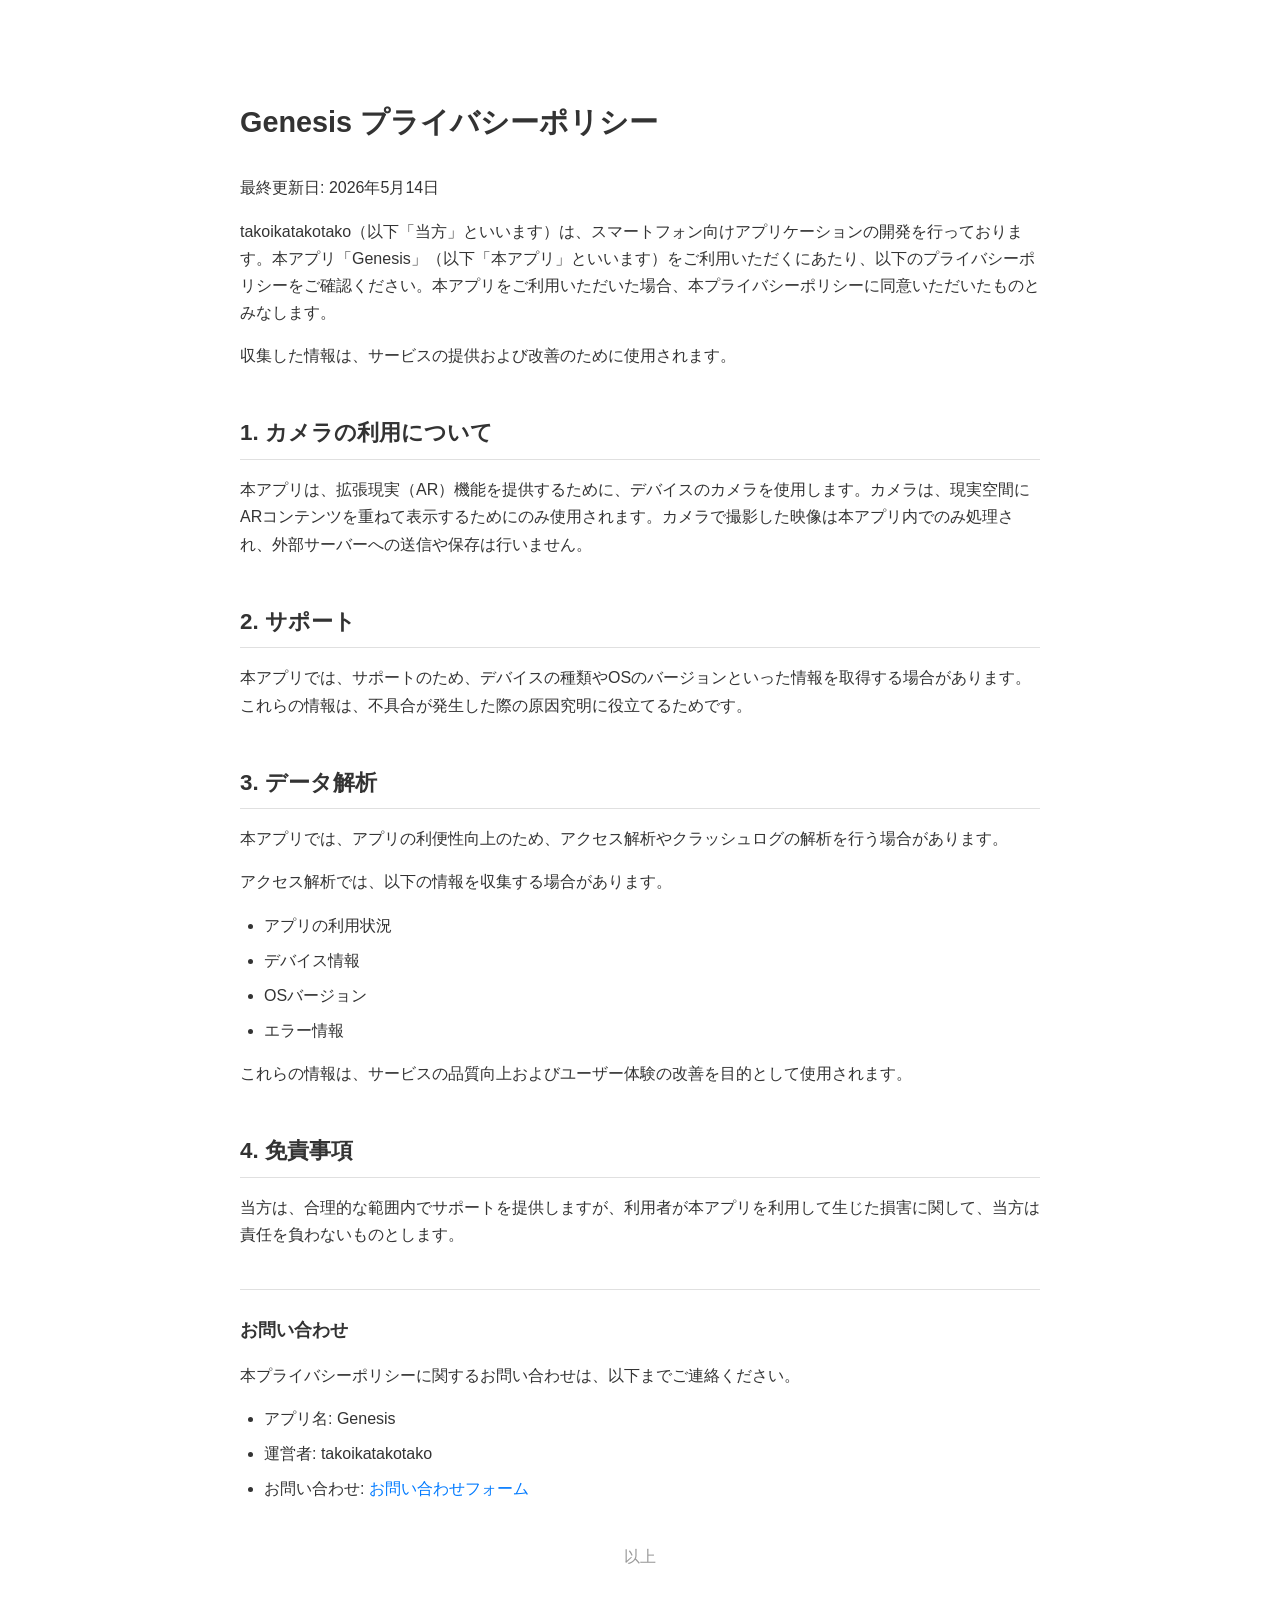
==== docs/privacy.html @ 4b9109be "利用規約・プライバシーポリシーページを追加 Co-Authored-By: Claude Sonnet 4.6 <noreply@anthropic.com>" ====
<!DOCTYPE html>
<html lang="ja">
   <head>
      <meta charset="UTF-8">
      <meta name="viewport" content="width=device-width, initial-scale=1.0">
      <title>Genesis プライバシーポリシー - takoikatakotako</title>
      <style>
         body {
            font-family: -apple-system, BlinkMacSystemFont, "Segoe UI", Roboto, sans-serif;
            color: #333;
            line-height: 1.7;
            margin: 0;
            padding: 0;
            background: #fff;
         }
         .container {
            max-width: 800px;
            margin: 0 auto;
            padding: 40px 20px;
         }
         .terms-section h1 {
            font-size: 1.4rem;
            margin-top: 2em;
            border-bottom: 1px solid #e0e0e0;
            padding-bottom: 0.3em;
         }
         .terms-section h1:first-child {
            font-size: 1.8rem;
            border-bottom: none;
         }
         .terms-section h2 {
            font-size: 1.1rem;
            margin-top: 1.5em;
         }
         .terms-section ol, .terms-section ul {
            padding-left: 1.5em;
         }
         .terms-section li {
            margin-bottom: 0.5em;
         }
         a {
            color: #007aff;
            text-decoration: none;
         }
         a:hover {
            text-decoration: underline;
         }
      </style>
   </head>
   <body>
      <div class="container">
         <div class="terms-section">
            <h1>Genesis プライバシーポリシー</h1>
            <p>最終更新日: 2026年5月14日</p>

            <p>takoikatakotako（以下「当方」といいます）は、スマートフォン向けアプリケーションの開発を行っております。本アプリ「Genesis」（以下「本アプリ」といいます）をご利用いただくにあたり、以下のプライバシーポリシーをご確認ください。本アプリをご利用いただいた場合、本プライバシーポリシーに同意いただいたものとみなします。</p>

            <p>収集した情報は、サービスの提供および改善のために使用されます。</p>

            <h1>1. カメラの利用について</h1>
            <p>本アプリは、拡張現実（AR）機能を提供するために、デバイスのカメラを使用します。カメラは、現実空間にARコンテンツを重ねて表示するためにのみ使用されます。カメラで撮影した映像は本アプリ内でのみ処理され、外部サーバーへの送信や保存は行いません。</p>

            <h1>2. サポート</h1>
            <p>本アプリでは、サポートのため、デバイスの種類やOSのバージョンといった情報を取得する場合があります。これらの情報は、不具合が発生した際の原因究明に役立てるためです。</p>

            <h1>3. データ解析</h1>
            <p>本アプリでは、アプリの利便性向上のため、アクセス解析やクラッシュログの解析を行う場合があります。</p>

            <p>アクセス解析では、以下の情報を収集する場合があります。</p>
            <ul>
               <li>アプリの利用状況</li>
               <li>デバイス情報</li>
               <li>OSバージョン</li>
               <li>エラー情報</li>
            </ul>

            <p>これらの情報は、サービスの品質向上およびユーザー体験の改善を目的として使用されます。</p>

            <h1>4. 免責事項</h1>
            <p>当方は、合理的な範囲内でサポートを提供しますが、利用者が本アプリを利用して生じた損害に関して、当方は責任を負わないものとします。</p>

            <hr style="margin-top: 40px; border: none; border-top: 1px solid #e0e0e0;">

            <h2>お問い合わせ</h2>
            <p>本プライバシーポリシーに関するお問い合わせは、以下までご連絡ください。</p>
            <ul>
               <li>アプリ名: Genesis</li>
               <li>運営者: takoikatakotako</li>
               <li>お問い合わせ: <a href="https://docs.google.com/forms/d/e/1FAIpQLSeja6Km8Xz0vb_RlU1G1RO9URejXDO7cs2XyR7zu3ZR9fnAUg/viewform" target="_blank">お問い合わせフォーム</a></li>
            </ul>

            <p style="text-align: center; color: #999; margin-top: 40px;">以上</p>
         </div>
      </div>
   </body>
</html>
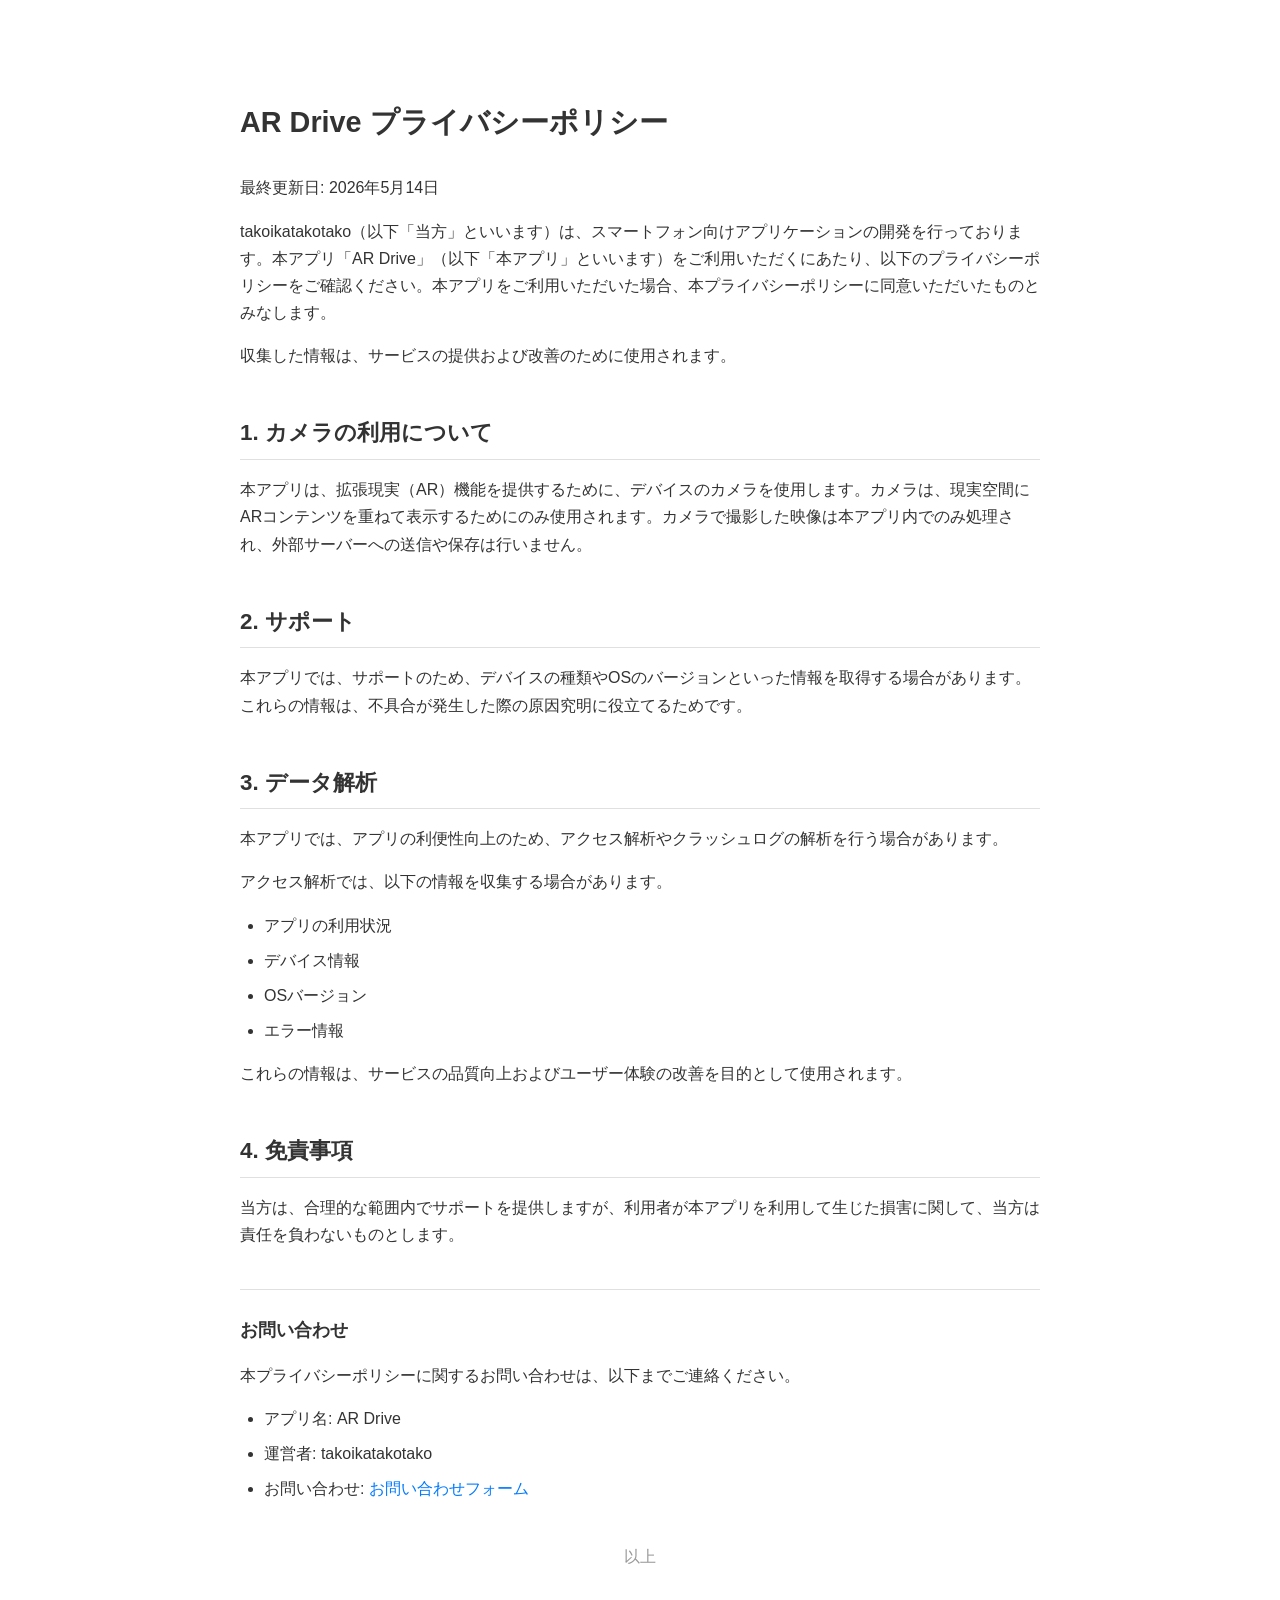
==== commit 9588a6ca: "利用規約・プライバシーポリシーのサービス名をAR Driveに変更 Co-Authored-By: Claude Sonnet 4.6 <noreply@anthropic.com>" ====
--- a/docs/privacy.html
+++ b/docs/privacy.html
@@ -3,7 +3,7 @@
    <head>
       <meta charset="UTF-8">
       <meta name="viewport" content="width=device-width, initial-scale=1.0">
-      <title>Genesis プライバシーポリシー - takoikatakotako</title>
+      <title>AR Drive プライバシーポリシー - takoikatakotako</title>
       <style>
          body {
             font-family: -apple-system, BlinkMacSystemFont, "Segoe UI", Roboto, sans-serif;
@@ -50,10 +50,10 @@
    <body>
       <div class="container">
          <div class="terms-section">
-            <h1>Genesis プライバシーポリシー</h1>
+            <h1>AR Drive プライバシーポリシー</h1>
             <p>最終更新日: 2026年5月14日</p>
 
-            <p>takoikatakotako（以下「当方」といいます）は、スマートフォン向けアプリケーションの開発を行っております。本アプリ「Genesis」（以下「本アプリ」といいます）をご利用いただくにあたり、以下のプライバシーポリシーをご確認ください。本アプリをご利用いただいた場合、本プライバシーポリシーに同意いただいたものとみなします。</p>
+            <p>takoikatakotako（以下「当方」といいます）は、スマートフォン向けアプリケーションの開発を行っております。本アプリ「AR Drive」（以下「本アプリ」といいます）をご利用いただくにあたり、以下のプライバシーポリシーをご確認ください。本アプリをご利用いただいた場合、本プライバシーポリシーに同意いただいたものとみなします。</p>
 
             <p>収集した情報は、サービスの提供および改善のために使用されます。</p>
 
@@ -84,7 +84,7 @@
             <h2>お問い合わせ</h2>
             <p>本プライバシーポリシーに関するお問い合わせは、以下までご連絡ください。</p>
             <ul>
-               <li>アプリ名: Genesis</li>
+               <li>アプリ名: AR Drive</li>
                <li>運営者: takoikatakotako</li>
                <li>お問い合わせ: <a href="https://docs.google.com/forms/d/e/1FAIpQLSeja6Km8Xz0vb_RlU1G1RO9URejXDO7cs2XyR7zu3ZR9fnAUg/viewform" target="_blank">お問い合わせフォーム</a></li>
             </ul>
